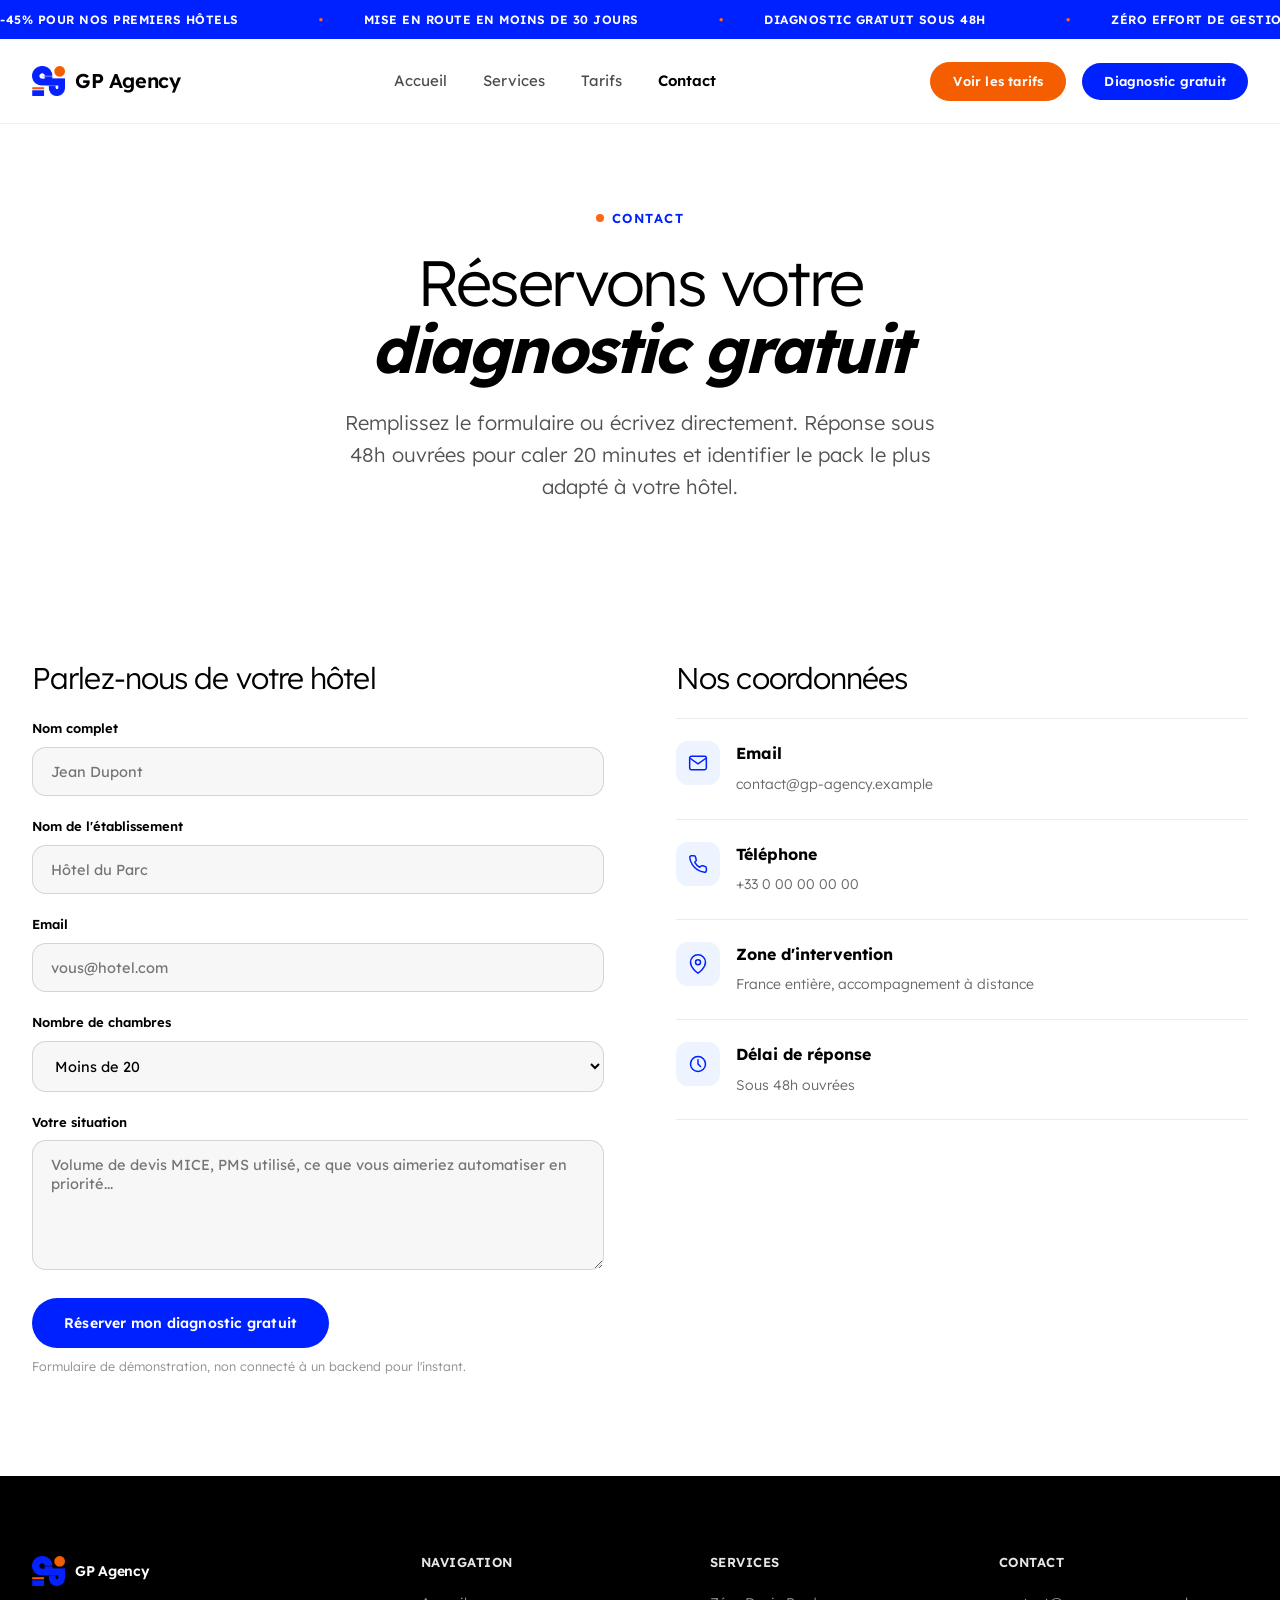
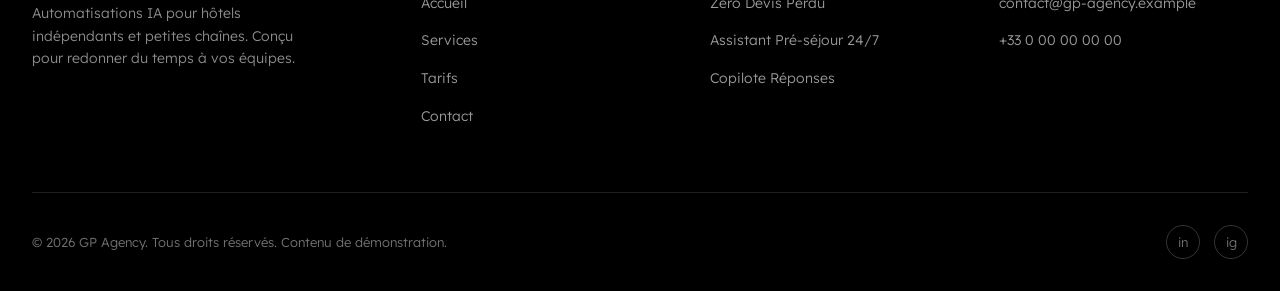
==== contact.html @ 42b8d35a "Initial commit: GP Agency marketing site Static HTML/CSS/JS site presenting the 3 AI automation modu" ====
<!DOCTYPE html>
<html lang="fr">
<head>
<meta charset="UTF-8">
<meta name="viewport" content="width=device-width, initial-scale=1.0">
<title>Contact | GP Agency</title>
<meta name="description" content="Réservez un diagnostic gratuit pour identifier vos priorités et le pack d'automatisation IA le plus adapté à votre hôtel. Offre de lancement -45% pour les premiers hôtels.">
<link rel="icon" type="image/png" href="assets/logo.png">
<link rel="stylesheet" href="css/style.css">
</head>
<body>

<div class="marquee">
  <div class="marquee-track">
    <span>-45% pour nos premiers hôtels</span>
    <span>Mise en route en moins de 30 jours</span>
    <span>Diagnostic gratuit sous 48h</span>
    <span>Zéro effort de gestion pour vos équipes</span>
  </div>
</div>

<header class="site">
  <nav class="container nav">
    <a href="index.html" class="logo"><img src="assets/logo.png" alt="GP Agency" class="logo-mark">GP Agency</a>
    <div class="nav-links">
      <a href="index.html">Accueil</a>
      <a href="services.html">Services</a>
      <a href="tarifs.html">Tarifs</a>
      <a href="contact.html" class="active">Contact</a>
    </div>
    <div class="nav-cta">
      <a href="tarifs.html" class="btn btn-orange btn-sm">Voir les tarifs</a>
      <a href="contact.html" class="btn btn-primary btn-sm">Diagnostic gratuit</a>
    </div>
    <button class="nav-toggle" aria-label="Menu"><span></span><span></span><span></span></button>
  </nav>
</header>

<main>

  <section class="hero" style="padding-bottom: 20px;">
    <div class="container">
      <div class="eyebrow">Contact</div>
      <h1 style="font-size:clamp(38px,5vw,64px);">Réservons votre<br><em>diagnostic gratuit</em></h1>
      <p class="lead">Remplissez le formulaire ou écrivez directement. Réponse sous 48h ouvrées pour caler 20 minutes et identifier le pack le plus adapté à votre hôtel.</p>
    </div>
  </section>

  <section class="section">
    <div class="container">
      <div class="contact-grid">

        <form id="contact-form">
          <h2 style="font-size:clamp(24px,2.4vw,30px);margin-bottom:24px;">Parlez-nous de votre hôtel</h2>
          <div class="form-field">
            <label for="name">Nom complet</label>
            <input type="text" id="name" name="name" placeholder="Jean Dupont" required>
          </div>
          <div class="form-field">
            <label for="hotel">Nom de l'établissement</label>
            <input type="text" id="hotel" name="hotel" placeholder="Hôtel du Parc">
          </div>
          <div class="form-field">
            <label for="email">Email</label>
            <input type="email" id="email" name="email" placeholder="vous@hotel.com" required>
          </div>
          <div class="form-field">
            <label for="rooms">Nombre de chambres</label>
            <select id="rooms" name="rooms">
              <option>Moins de 20</option>
              <option>20 à 60</option>
              <option>Plus de 60 / multi-sites</option>
            </select>
          </div>
          <div class="form-field">
            <label for="message">Votre situation</label>
            <textarea id="message" name="message" placeholder="Volume de devis MICE, PMS utilisé, ce que vous aimeriez automatiser en priorité..."></textarea>
          </div>
          <button type="submit" class="btn btn-primary">Réserver mon diagnostic gratuit</button>
          <p class="form-note">Formulaire de démonstration, non connecté à un backend pour l'instant.</p>
        </form>

        <div>
          <h2 style="font-size:clamp(24px,2.4vw,30px);margin-bottom:24px;">Nos coordonnées</h2>
          <div class="contact-info-item">
            <div class="icon-wrap">
              <svg viewBox="0 0 24 24" fill="none" stroke-width="1.8" stroke-linecap="round" stroke-linejoin="round"><path d="M4 4h16v16H4z" opacity="0"/><path d="M22 6l-10 7L2 6"/><rect x="2" y="4" width="20" height="16" rx="2"/></svg>
            </div>
            <div><strong>Email</strong><span>contact@gp-agency.example</span></div>
          </div>
          <div class="contact-info-item">
            <div class="icon-wrap">
              <svg viewBox="0 0 24 24" fill="none" stroke-width="1.8" stroke-linecap="round" stroke-linejoin="round"><path d="M22 16.92v3a2 2 0 0 1-2.18 2 19.79 19.79 0 0 1-8.63-3.07 19.5 19.5 0 0 1-6-6 19.79 19.79 0 0 1-3.07-8.67A2 2 0 0 1 4.11 2h3a2 2 0 0 1 2 1.72c.13.96.36 1.9.68 2.81a2 2 0 0 1-.45 2.11L8.09 9.91a16 16 0 0 0 6 6l1.27-1.27a2 2 0 0 1 2.11-.45c.91.32 1.85.55 2.81.68A2 2 0 0 1 22 16.92z"/></svg>
            </div>
            <div><strong>Téléphone</strong><span>+33 0 00 00 00 00</span></div>
          </div>
          <div class="contact-info-item">
            <div class="icon-wrap">
              <svg viewBox="0 0 24 24" fill="none" stroke-width="1.8" stroke-linecap="round" stroke-linejoin="round"><path d="M21 10c0 7-9 13-9 13s-9-6-9-13a9 9 0 0 1 18 0z"/><circle cx="12" cy="10" r="3"/></svg>
            </div>
            <div><strong>Zone d'intervention</strong><span>France entière, accompagnement à distance</span></div>
          </div>
          <div class="contact-info-item">
            <div class="icon-wrap">
              <svg viewBox="0 0 24 24" fill="none" stroke-width="1.8" stroke-linecap="round" stroke-linejoin="round"><circle cx="12" cy="12" r="9"/><path d="M12 7v5l3 3"/></svg>
            </div>
            <div><strong>Délai de réponse</strong><span>Sous 48h ouvrées</span></div>
          </div>
        </div>

      </div>
    </div>
  </section>

</main>

<footer class="site">
  <div class="container">
    <div class="footer-top">
      <div>
        <a href="index.html" class="logo" style="color:#fff;"><img src="assets/logo.png" alt="GP Agency" class="logo-mark">GP Agency</a>
        <p>Automatisations IA pour hôtels indépendants et petites chaînes. Conçu pour redonner du temps à vos équipes.</p>
      </div>
      <div>
        <h4>Navigation</h4>
        <ul>
          <li><a href="index.html">Accueil</a></li>
          <li><a href="services.html">Services</a></li>
          <li><a href="tarifs.html">Tarifs</a></li>
          <li><a href="contact.html">Contact</a></li>
        </ul>
      </div>
      <div>
        <h4>Services</h4>
        <ul>
          <li><a href="services.html">Zéro Devis Perdu</a></li>
          <li><a href="services.html">Assistant Pré-séjour 24/7</a></li>
          <li><a href="services.html">Copilote Réponses</a></li>
        </ul>
      </div>
      <div>
        <h4>Contact</h4>
        <ul>
          <li><a href="mailto:contact@gp-agency.example">contact@gp-agency.example</a></li>
          <li><a href="tel:+33000000000">+33 0 00 00 00 00</a></li>
        </ul>
      </div>
    </div>
    <div class="footer-bottom">
      <span>© 2026 GP Agency. Tous droits réservés. Contenu de démonstration.</span>
      <div class="socials">
        <a href="#" aria-label="LinkedIn">in</a>
        <a href="#" aria-label="Instagram">ig</a>
      </div>
    </div>
  </div>
</footer>

<script src="js/main.js"></script>
</body>
</html>
---- css/style.css ----
/* ==========================================================================
   GP Agency — Automatisations IA pour l'hôtellerie
   Style de référence : thefinch.design (palette + typo extraites en direct)
   ========================================================================== */

@import url('https://fonts.googleapis.com/css2?family=Lexend:wght@300;400;500;600;700&display=swap');
@import url('https://api.fontshare.com/v2/css?f[]=general-sans@300,400,500,600,700&display=swap');

:root {
  /* Palette extraite de thefinch.design */
  --blue: #0021ff;
  --blue-dark: #0018c2;
  --orange: #ff6711;
  --ink: #000000;
  --ink-90: rgba(0, 0, 0, 0.9);
  --paper: #ffffff;
  --light: #f7f7f7;
  --pastel-green: #e4f3f0;
  --pastel-pink: #f7d3dd;
  --pastel-purple: #e3cffb;
  --pastel-blue: #d0d4f2;
  --pastel-sky: #edf4ff;

  --font-display: 'General Sans', 'Lexend', sans-serif;
  --font-body: 'Lexend', sans-serif;

  --radius-pill: 999px;
  --radius-md: 20px;
  --radius-lg: 32px;

  --container: 1400px;
  --nav-h: 84px;

  /* Courbes d'accélération : décélération naturelle, jamais de rebond */
  --ease-out-quart: cubic-bezier(0.25, 1, 0.5, 1);
  --ease-out-quint: cubic-bezier(0.22, 1, 0.36, 1);
  --ease-out-expo: cubic-bezier(0.16, 1, 0.3, 1);
}

* , *::before, *::after { box-sizing: border-box; margin: 0; padding: 0; }

html { scroll-behavior: smooth; }

body {
  font-family: var(--font-body);
  font-weight: 300;
  font-size: 16px;
  line-height: 1.6;
  color: var(--ink);
  background: var(--paper);
  -webkit-font-smoothing: antialiased;
}

img, svg { display: block; max-width: 100%; }
a { color: inherit; text-decoration: none; }
ul { list-style: none; }
button { font: inherit; cursor: pointer; border: none; background: none; color: inherit; }

.container {
  width: 100%;
  max-width: var(--container);
  margin: 0 auto;
  padding: 0 32px;
}

.eyebrow {
  display: inline-flex;
  align-items: center;
  gap: 8px;
  font-size: 13px;
  font-weight: 600;
  letter-spacing: 1.5px;
  text-transform: uppercase;
  color: var(--blue);
  margin-bottom: 20px;
}
.eyebrow::before { content: ''; width: 8px; height: 8px; border-radius: 50%; background: var(--orange); }

h1, h2, h3, h4 {
  font-family: var(--font-display);
  font-weight: 300;
  letter-spacing: -0.03em;
  line-height: 1.05;
}

h1 { font-size: clamp(42px, 6vw, 88px); letter-spacing: -0.04em; }
h2 { font-size: clamp(32px, 4.2vw, 56px); }
h3 { font-size: 22px; font-weight: 500; letter-spacing: -0.01em; }

.nowrap-line { display: inline-block; white-space: nowrap; }

em {
  font-style: italic;
  font-weight: 700;
}

p { color: rgba(0,0,0,0.62); }
p.lead { font-size: clamp(17px, 1.6vw, 20px); color: rgba(0,0,0,0.68); }

.section { padding: 100px 0; }
.section-tight { padding: 60px 0; }
.section-dark { background: var(--ink); color: var(--paper); }
.section-dark p { color: rgba(255,255,255,0.65); }
.section-dark .eyebrow { color: var(--orange); }
.section-light { background: var(--light); }

.section-head { max-width: 640px; margin-bottom: 56px; }
.section-head.center { margin-left: auto; margin-right: auto; text-align: center; }

/* ---- Buttons ---- */
.btn {
  position: relative;
  overflow: hidden;
  display: inline-flex;
  align-items: center;
  justify-content: center;
  gap: 8px;
  padding: 16px 32px;
  border-radius: var(--radius-pill);
  font-size: 14px;
  font-weight: 600;
  letter-spacing: 0.2px;
  white-space: nowrap;
  transition: background .25s ease, color .25s ease, transform .15s var(--ease-out-quart);
}
.btn:active { transform: scale(0.96); transition-duration: .12s; }

/* Effet rouleau : au survol, chaque lettre bascule vers le haut pendant qu'une copie
   identique entre par le bas, avec un léger décalage lettre à lettre (comme si
   le mot pivotait sur lui-même). */
.btn-label {
  display: inline-flex;
  align-items: center;
}
.btn-char {
  display: inline-block;
  position: relative;
  overflow: hidden;
  height: 1.3em;
  line-height: 1.3em;
}
.char-top,
.char-bot {
  display: block;
  white-space: pre;
  transition: transform .45s var(--ease-out-quart);
}
.char-bot {
  position: absolute;
  top: 0;
  left: 0;
  transform: translateY(100%);
}
.btn:hover .char-top { transform: translateY(-100%); }
.btn:hover .char-bot { transform: translateY(0); }

.btn-primary { background: var(--blue); color: #fff; }
.btn-primary:hover { background: var(--blue-dark); }

.btn-orange { background: #F45E00; color: #fff; border: 1.5px solid #F45E00; }
.btn-orange:hover { background: #d35000; border-color: #d35000; }

.btn-dark { background: var(--ink); color: #fff; }
.btn-dark:hover { background: #222; }

.btn-outline { background: transparent; border: 1.5px solid rgba(0,0,0,0.2); color: var(--ink); }
.btn-outline:hover { border-color: var(--ink); }

.btn-outline-light { background: transparent; border: 1.5px solid rgba(255,255,255,0.35); color: #fff; }
.btn-outline-light:hover { border-color: #fff; }

.btn-sm { padding: 10px 22px; font-size: 13px; }

/* ---- Marquee ticker ---- */
.marquee {
  background: var(--blue);
  color: #fff;
  overflow: hidden;
  white-space: nowrap;
  font-size: 12px;
  font-weight: 600;
  letter-spacing: 0.5px;
  text-transform: uppercase;
}
.marquee-track {
  display: inline-flex;
  align-items: center;
  gap: 40px;
  padding: 10px 0;
  animation: scroll-left 26s linear infinite;
}
.marquee-track span { display: inline-flex; align-items: center; gap: 40px; }
.marquee-track span::after { content: '●'; color: var(--orange); font-size: 8px; margin-left: 40px; }
@keyframes scroll-left {
  from { transform: translateX(0); }
  to { transform: translateX(-50%); }
}

/* ---- Header / nav ---- */
header.site {
  position: sticky;
  top: 0;
  z-index: 100;
  background: rgba(255,255,255,0.85);
  backdrop-filter: blur(10px);
  border-bottom: 1px solid rgba(0,0,0,0.06);
}
.nav {
  height: var(--nav-h);
  display: flex;
  align-items: center;
  justify-content: space-between;
}
.logo {
  display: flex;
  align-items: center;
  gap: 10px;
  font-family: var(--font-display);
  font-size: 20px;
  font-weight: 600;
  letter-spacing: -0.02em;
}
.logo .dot { width: 12px; height: 12px; border-radius: 4px; background: var(--blue); }
.logo .dot.o { background: var(--orange); border-radius: 50%; }
.logo-mark {
  height: 30px;
  width: auto;
  display: block;
  transition: transform .5s var(--ease-out-expo);
}
.logo:hover .logo-mark,
.logo:focus-visible .logo-mark { transform: rotate(180deg); }

.nav-links {
  display: flex;
  align-items: center;
  gap: 36px;
  font-size: 15px;
  font-weight: 400;
}
.nav-links a { color: rgba(0,0,0,0.7); transition: color .2s ease; }
.nav-links a:hover, .nav-links a.active { color: var(--ink); font-weight: 600; }

.nav-cta { display: flex; align-items: center; gap: 16px; }

.nav-toggle { display: none; flex-direction: column; gap: 5px; }
.nav-toggle span { width: 24px; height: 2px; background: var(--ink); }

/* ---- Hero ---- */
.hero { padding: 80px 0 60px; text-align: center; }
.hero .container { max-width: 1200px; }
.hero h1 { margin-bottom: 24px; }
.hero p.lead { max-width: 620px; margin: 0 auto 40px; }
.hero-actions { display: flex; align-items: center; justify-content: center; gap: 16px; flex-wrap: wrap; }
.hero-reassurance { font-size: 13px; color: rgba(0,0,0,0.45); margin: 18px 0 64px; }

.hero-stats {
  display: flex;
  justify-content: center;
  align-items: center;
  gap: 48px;
  flex-wrap: wrap;
}
.stat { display: flex; align-items: center; gap: 12px; text-align: left; }
.stat .badge {
  width: 44px; height: 44px; border-radius: 50%;
  background: var(--pastel-sky);
  display: flex; align-items: center; justify-content: center;
  font-size: 13px; font-weight: 700; color: var(--blue);
  flex-shrink: 0;
}
.stat .label { font-size: 13px; line-height: 1.3; color: rgba(0,0,0,0.6); }
.stat .label strong { display: block; color: var(--ink); font-size: 14px; }

.hero-visual {
  margin-top: 64px;
  border-radius: var(--radius-lg);
  background: linear-gradient(135deg, var(--pastel-sky) 0%, var(--pastel-purple) 50%, var(--pastel-pink) 100%);
  aspect-ratio: 16/7;
  position: relative;
  overflow: hidden;
}
.hero-visual::before {
  content: '';
  position: absolute; inset: 0;
  background-image: radial-gradient(circle, rgba(0,0,0,0.06) 1px, transparent 1px);
  background-size: 22px 22px;
}

/* ---- Logo strip ---- */
.logo-strip { padding: 40px 0; border-top: 1px solid rgba(0,0,0,0.06); border-bottom: 1px solid rgba(0,0,0,0.06); }
.logo-strip .container { display: flex; align-items: center; justify-content: space-between; flex-wrap: wrap; gap: 24px; }
.logo-strip .caption { font-size: 12px; text-transform: uppercase; letter-spacing: 1px; color: rgba(0,0,0,0.4); }
.logo-strip .marks { display: flex; gap: 40px; flex-wrap: wrap; align-items: center; opacity: 0.5; font-family: var(--font-display); font-weight: 600; font-size: 18px; }

/* ---- Cards / grids ---- */
.grid { display: grid; gap: 24px; }
.grid-3 { grid-template-columns: repeat(3, 1fr); }
.grid-4 { grid-template-columns: repeat(4, 1fr); }
.grid-2 { grid-template-columns: repeat(2, 1fr); }

.card {
  background: var(--paper);
  border: 1px solid rgba(0,0,0,0.08);
  border-radius: var(--radius-md);
  padding: 36px;
  box-shadow: 0 4px 20px rgba(0,0,0,0.06);
  transition: transform .4s var(--ease-out-quint), box-shadow .4s var(--ease-out-quint), border-color .4s var(--ease-out-quint);
}
.card:hover { transform: translateY(-6px); box-shadow: 0 26px 48px rgba(0,0,0,0.14); border-color: rgba(0,0,0,0.14); }
.card .icon {
  width: 52px; height: 52px; border-radius: 14px;
  display: flex; align-items: center; justify-content: center;
  margin-bottom: 24px;
  background: var(--paper);
  transition: transform .4s var(--ease-out-quint);
}
.card:hover .icon { transform: scale(1.1) rotate(-6deg); }
.card .icon svg { width: 24px; height: 24px; stroke: var(--blue); }
.card h3 { margin-bottom: 12px; }
.card p { font-size: 14.5px; }
.tag {
  display: inline-block;
  font-size: 12px; font-weight: 600; letter-spacing: 0.3px;
  padding: 6px 14px; border-radius: var(--radius-pill);
}
.card .tag { margin-top: 20px; transition: transform .3s var(--ease-out-quint); }
.card:hover .tag { transform: translateX(3px); }
.card.c1 .icon { background: var(--pastel-sky); }
.card.c2 .icon { background: var(--pastel-purple); }
.card.c3 .icon { background: var(--pastel-green); }
.card.c4 .icon { background: var(--pastel-pink); }

/* ---- Process steps ---- */
.steps { counter-reset: step; }
.step {
  display: flex; gap: 28px;
  padding: 32px 0;
  border-top: 1px solid rgba(0,0,0,0.08);
}
.step:last-child { border-bottom: 1px solid rgba(0,0,0,0.08); }
.step .num {
  font-family: var(--font-display);
  font-size: 44px; font-weight: 300; color: rgba(0,0,0,0.18);
  min-width: 70px;
}
.step h3 { margin-bottom: 8px; }
.step p { max-width: 520px; }

/* ---- Détail des modules (services.html) ---- */
.module-detail {
  display: grid;
  grid-template-columns: 320px 1fr;
  gap: 40px;
  padding: 48px 0;
  border-top: 1px solid rgba(0,0,0,0.1);
}
.module-detail:last-child { border-bottom: 1px solid rgba(0,0,0,0.1); }
.module-detail-head { display: flex; gap: 16px; align-items: flex-start; }
.module-detail-num {
  font-family: var(--font-display);
  font-size: 14px;
  font-weight: 600;
  color: rgba(0,0,0,0.3);
  padding-top: 4px;
  flex-shrink: 0;
}
.module-detail-head h3 { margin-bottom: 12px; }
.module-detail-body p { max-width: 620px; margin-bottom: 20px; }
.module-detail-body .check-list { margin: 0; gap: 12px; }
.module-detail-body .check-list li { font-size: 14px; }
.module-detail-1 .module-detail-num { color: var(--blue); }
.module-detail-2 .module-detail-num { color: #5b21b6; }
.module-detail-3 .module-detail-num { color: #166534; }
.module-detail-1 .check-list li::before { color: var(--blue); }
.module-detail-2 .check-list li::before { color: #5b21b6; }
.module-detail-3 .check-list li::before { color: #166534; }

/* ---- Testimonials ---- */
.testimonial {
  background: var(--ink);
  color: #fff;
  border-radius: var(--radius-lg);
  padding: 56px;
}
.testimonial p.quote {
  font-family: var(--font-display);
  font-size: clamp(20px, 2.2vw, 28px);
  font-weight: 300;
  letter-spacing: -0.01em;
  line-height: 1.35;
  color: #fff;
  margin-bottom: 32px;
}
.testimonial .author { display: flex; align-items: center; gap: 14px; }
.testimonial .avatar { width: 44px; height: 44px; border-radius: 50%; background: var(--blue); }
.testimonial .who strong { display: block; font-size: 14px; }
.testimonial .who span { font-size: 13px; color: rgba(255,255,255,0.55); }

/* ---- Pricing ---- */
.pricing-card {
  border: 1.5px solid rgba(0,0,0,0.1);
  border-radius: var(--radius-lg);
  padding: 40px;
  display: flex;
  flex-direction: column;
  height: 100%;
  transition: transform .45s var(--ease-out-quint), box-shadow .45s var(--ease-out-quint), border-color .45s var(--ease-out-quint);
}
.pricing-card:hover {
  transform: translateY(-10px);
  border-color: var(--blue);
  box-shadow: 0 30px 56px -16px rgba(0,33,255,0.22);
}
.pricing-card.featured {
  background: var(--ink);
  color: #fff;
  border-color: var(--ink);
}
.pricing-card.featured:hover {
  border-color: var(--orange);
  box-shadow: 0 30px 60px -14px rgba(255,103,17,0.4);
}
.pricing-card.featured p { color: rgba(255,255,255,0.6); }
.pricing-card .plan-name { font-size: 13px; font-weight: 600; text-transform: uppercase; letter-spacing: 1px; color: var(--blue); margin-bottom: 12px; }
.pricing-card.featured .plan-name { color: var(--orange); }
.pricing-card .price {
  font-family: var(--font-display);
  font-size: 44px;
  font-weight: 300;
  letter-spacing: -0.02em;
  margin-bottom: 4px;
  transform-origin: left center;
  transition: transform .45s var(--ease-out-quint);
}
.pricing-card:hover .price { transform: scale(1.05); }
.pricing-card .price span { font-size: 15px; font-weight: 400; color: rgba(0,0,0,0.5); }
.pricing-card.featured .price span { color: rgba(255,255,255,0.5); }
.pricing-card .desc { margin-bottom: 28px; font-size: 14px; }
.pricing-card ul { display: flex; flex-direction: column; gap: 14px; margin-bottom: 32px; flex-grow: 1; }
.pricing-card li { display: flex; align-items: flex-start; gap: 10px; font-size: 14px; }
.pricing-card li::before { content: '✓'; color: var(--blue); font-weight: 700; }
.pricing-card.featured li::before { color: var(--orange); }

/* ---- FAQ ---- */
.faq-item { border-top: 1px solid rgba(0,0,0,0.1); }
.faq-item:last-child { border-bottom: 1px solid rgba(0,0,0,0.1); }
.faq-q {
  width: 100%;
  display: flex; align-items: center; justify-content: space-between;
  padding: 26px 0;
  font-family: var(--font-display);
  font-size: 18px; font-weight: 400; text-align: left;
}
.faq-q .plus { font-size: 22px; font-weight: 300; transition: transform .25s ease; }
.faq-item.open .faq-q .plus { transform: rotate(45deg); }
.faq-a { max-height: 0; overflow: hidden; transition: max-height .3s ease; }
.faq-item.open .faq-a { max-height: 240px; }
.faq-a p { padding-bottom: 26px; max-width: 640px; font-size: 14.5px; }

/* ---- CTA banner ---- */
.cta-banner {
  background: var(--blue);
  border-radius: var(--radius-lg);
  padding: 72px;
  text-align: center;
  color: #fff;
}
.cta-banner h2 { color: #fff; margin-bottom: 16px; }
.cta-banner p { color: rgba(255,255,255,0.75); margin-bottom: 32px; }
.cta-banner .btn-primary { background: #fff; color: var(--blue); }
.cta-banner .btn-primary:hover { background: var(--light); }
.cta-banner .cta-note { font-size: 12.5px; color: rgba(255,255,255,0.55); margin: 20px 0 0; }

/* ---- Symptom list (section Problème) ---- */
.symptom-list {
  display: grid;
  grid-template-columns: repeat(2, 1fr);
  gap: 16px 24px;
  margin: 40px 0;
}
.symptom-list li {
  display: flex;
  align-items: flex-start;
  gap: 12px;
  background: var(--light);
  border-radius: 14px;
  padding: 18px 20px;
  font-size: 14.5px;
  color: rgba(0,0,0,0.68);
}
.symptom-list li::before {
  content: '✕';
  color: #F45E00;
  font-weight: 700;
  flex-shrink: 0;
}
.check-list { display: flex; flex-direction: column; gap: 16px; margin: 32px 0; }
.check-list li { display: flex; align-items: flex-start; gap: 12px; font-size: 15px; color: rgba(0,0,0,0.7); }
.check-list li::before { content: '✓'; color: var(--blue); font-weight: 700; flex-shrink: 0; }
.transition-line {
  text-align: center;
  font-family: var(--font-display);
  font-size: clamp(18px, 1.8vw, 22px);
  font-weight: 400;
  color: var(--ink);
  max-width: 620px;
  margin: 0 auto;
}

/* ---- Cost of inaction callout ---- */
.cost-grid { display: grid; grid-template-columns: 1.15fr 1fr; gap: 56px; align-items: center; }
.cost-callout {
  background: var(--ink);
  color: #fff;
  border-radius: var(--radius-lg);
  padding: 48px;
  text-align: center;
}
.cost-callout-figure {
  display: block;
  font-family: var(--font-display);
  font-size: clamp(44px, 5.5vw, 68px);
  font-weight: 300;
  letter-spacing: -0.02em;
  color: #fff;
  margin-bottom: 12px;
}
.cost-callout-label { font-size: 13px; color: rgba(255,255,255,0.6); line-height: 1.5; }

/* ---- Comparison table (packs) ---- */
.compare-table { width: 100%; border-collapse: collapse; }
.compare-table th, .compare-table td {
  text-align: left;
  padding: 18px 16px;
  border-bottom: 1px solid rgba(0,0,0,0.1);
  font-size: 14.5px;
}
.compare-table thead th {
  font-family: var(--font-display);
  font-size: 13px;
  text-transform: uppercase;
  letter-spacing: 0.5px;
  color: rgba(0,0,0,0.5);
  font-weight: 600;
  text-align: center;
}
.compare-table thead th:first-child { text-align: left; }
.compare-table tbody th { font-weight: 400; color: rgba(0,0,0,0.75); }
.compare-table td { text-align: center; color: rgba(0,0,0,0.75); }
.compare-table td.no { color: rgba(0,0,0,0.25); }
.compare-table .col-business { color: var(--blue); font-weight: 600; }
.compare-table-wrap { overflow-x: auto; }

/* ---- Founder / à propos ---- */
.founder {
  display: flex;
  gap: 40px;
  align-items: center;
  background: var(--light);
  border-radius: var(--radius-lg);
  padding: 48px;
}
.founder-avatar {
  width: 96px; height: 96px; border-radius: 50%;
  background: linear-gradient(135deg, var(--blue) 0%, var(--orange) 100%);
  flex-shrink: 0;
}
.founder h3 { margin-bottom: 12px; }
.founder p { font-size: 14.5px; }

/* ---- Contact form ---- */
.contact-grid { display: grid; grid-template-columns: 1fr 1fr; gap: 72px; align-items: start; }
.form-field { margin-bottom: 20px; }
.form-field label { display: block; font-size: 13px; font-weight: 600; margin-bottom: 8px; }
.form-field input, .form-field textarea, .form-field select {
  width: 100%;
  padding: 14px 18px;
  border: 1.5px solid rgba(0,0,0,0.14);
  border-radius: 14px;
  font-family: var(--font-body);
  font-size: 14.5px;
  background: var(--light);
  transition: border-color .2s ease;
}
.form-field input:focus, .form-field textarea:focus, .form-field select:focus {
  outline: none; border-color: var(--blue);
}
.form-field textarea { resize: vertical; min-height: 130px; }
.form-note { font-size: 12.5px; color: rgba(0,0,0,0.45); margin-top: 8px; }

.contact-info-item { display: flex; gap: 16px; padding: 22px 0; border-top: 1px solid rgba(0,0,0,0.08); }
.contact-info-item:last-child { border-bottom: 1px solid rgba(0,0,0,0.08); }
.contact-info-item .icon-wrap {
  width: 44px; height: 44px; border-radius: 12px; background: var(--pastel-sky);
  display: flex; align-items: center; justify-content: center; flex-shrink: 0;
}
.contact-info-item .icon-wrap svg { width: 20px; height: 20px; stroke: var(--blue); }
.contact-info-item strong { display: block; margin-bottom: 4px; }
.contact-info-item span { font-size: 14px; color: rgba(0,0,0,0.6); }

/* ---- Footer ---- */
footer.site { background: var(--ink); color: #fff; padding: 80px 0 32px; }
.footer-top { display: grid; grid-template-columns: 1.4fr 1fr 1fr 1fr; gap: 40px; margin-bottom: 64px; }
.footer-top p { color: rgba(255,255,255,0.55); font-size: 14px; margin-top: 16px; max-width: 280px; }
.footer-top h4 { font-size: 13px; font-weight: 600; text-transform: uppercase; letter-spacing: 0.5px; margin-bottom: 20px; color: rgba(255,255,255,0.9); }
.footer-top ul { display: flex; flex-direction: column; gap: 12px; }
.footer-top a { font-size: 14px; color: rgba(255,255,255,0.6); transition: color .2s ease; }
.footer-top a:hover { color: #fff; }
.footer-bottom {
  display: flex; justify-content: space-between; align-items: center;
  padding-top: 32px; border-top: 1px solid rgba(255,255,255,0.12);
  font-size: 13px; color: rgba(255,255,255,0.45); flex-wrap: wrap; gap: 16px;
}
.footer-bottom .socials { display: flex; gap: 14px; }
.footer-bottom .socials a {
  width: 34px; height: 34px; border-radius: 50%;
  border: 1px solid rgba(255,255,255,0.2);
  display: flex; align-items: center; justify-content: center;
}

/* ---- Utilities ---- */
.text-center { text-align: center; }
.mt-64 { margin-top: 64px; }
.flex-center { display: flex; align-items: center; justify-content: center; }

/* ---- Responsive ---- */
@media (max-width: 980px) {
  .grid-4 { grid-template-columns: repeat(2, 1fr); }
  .grid-3 { grid-template-columns: repeat(2, 1fr); }
  .footer-top { grid-template-columns: 1fr 1fr; }
  .contact-grid { grid-template-columns: 1fr; gap: 48px; }
  .cost-grid { grid-template-columns: 1fr; gap: 32px; }
  .module-detail { grid-template-columns: 1fr; gap: 20px; }
}

@media (max-width: 760px) {
  .nav-links, .nav-cta .btn-outline, .nav-cta .btn-orange { display: none; }
  .nav-toggle { display: flex; }
  .grid-3, .grid-4, .grid-2 { grid-template-columns: 1fr; }
  .section { padding: 64px 0; }
  .cta-banner { padding: 48px 28px; }
  .testimonial { padding: 32px; }
  .footer-top { grid-template-columns: 1fr; gap: 32px; }
  .footer-bottom { flex-direction: column; align-items: flex-start; }
  .nowrap-line { white-space: normal; }
  .symptom-list { grid-template-columns: 1fr; }
  .founder { flex-direction: column; text-align: center; padding: 36px 28px; }
  .compare-table th, .compare-table td { padding: 14px 10px; font-size: 13px; }
}

/* Point bleu qui suit le curseur */
.cursor-dot {
  position: fixed;
  top: 0;
  left: 0;
  width: 10px;
  height: 10px;
  border-radius: 50%;
  background: var(--blue);
  border: 1.5px solid transparent;
  pointer-events: none;
  z-index: 9999;
  opacity: 0;
  transition: opacity 0.25s ease, width 0.3s var(--ease-out-quart), height 0.3s var(--ease-out-quart), background 0.25s ease, border-color 0.25s ease;
}

.cursor-dot.visible { opacity: 1; }

.cursor-dot.active {
  width: 18px;
  height: 18px;
  background: var(--orange);
}

/* Sur un CTA : le point devient un anneau, plus grand, contour fin noir, intérieur transparent */
.cursor-dot.on-cta {
  width: 46px;
  height: 46px;
  background: transparent;
  border-color: var(--ink);
}

@media (pointer: coarse) {
  .cursor-dot { display: none; }
}

/* ---- Mouvement réduit ---- */
@media (prefers-reduced-motion: reduce) {
  html { scroll-behavior: auto; }
  *, *::before, *::after {
    animation-duration: 0.01ms !important;
    animation-iteration-count: 1 !important;
    transition-duration: 0.01ms !important;
    scroll-behavior: auto !important;
  }
}
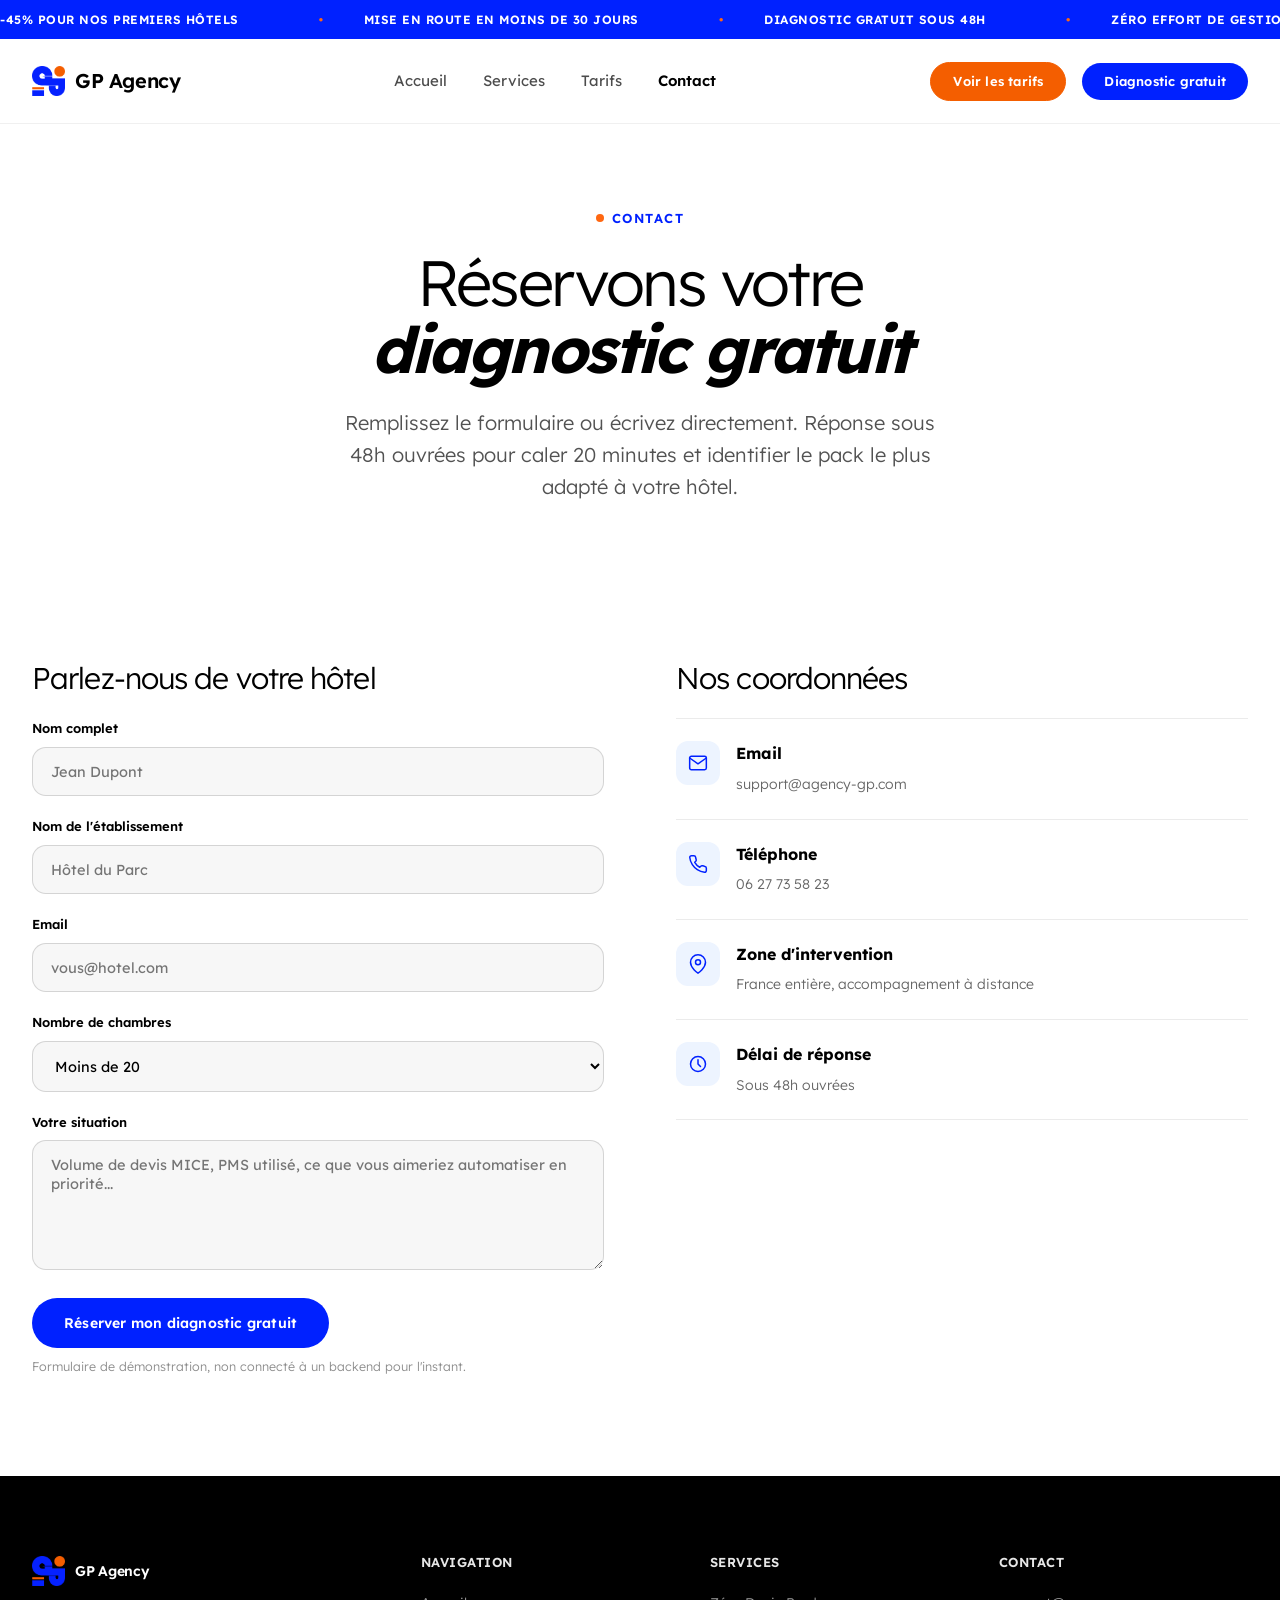
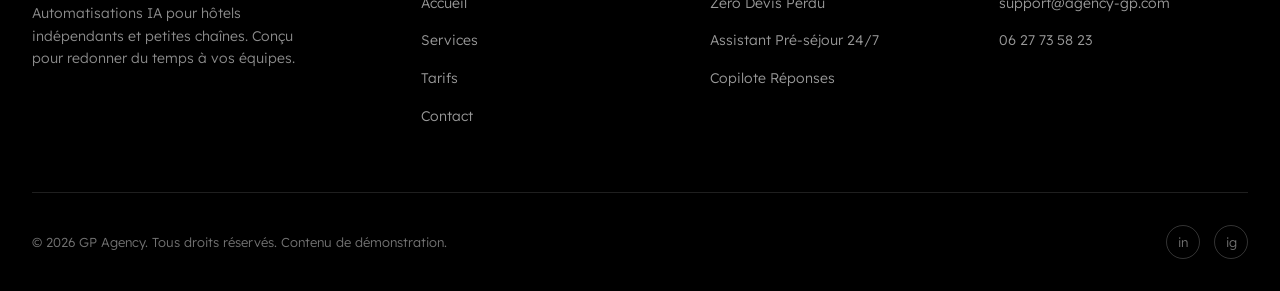
==== commit c1f73495: "Met a jour les coordonnees de contact (email et telephone) Remplace l'email et le telephone de demon" ====
--- a/contact.html
+++ b/contact.html
@@ -10,29 +10,33 @@
 </head>
 <body>
 
-<div class="marquee">
+<a href="offre-lancement.html" class="marquee">
   <div class="marquee-track">
     <span>-45% pour nos premiers hôtels</span>
     <span>Mise en route en moins de 30 jours</span>
     <span>Diagnostic gratuit sous 48h</span>
     <span>Zéro effort de gestion pour vos équipes</span>
   </div>
-</div>
+</a>
 
 <header class="site">
   <nav class="container nav">
     <a href="index.html" class="logo"><img src="assets/logo.png" alt="GP Agency" class="logo-mark">GP Agency</a>
-    <div class="nav-links">
+    <div class="nav-links" id="nav-links">
       <a href="index.html">Accueil</a>
       <a href="services.html">Services</a>
       <a href="tarifs.html">Tarifs</a>
       <a href="contact.html" class="active">Contact</a>
+      <div class="nav-links-cta">
+        <a href="tarifs.html" class="btn btn-orange">Voir les tarifs</a>
+        <a href="contact.html" class="btn btn-primary">Diagnostic gratuit</a>
+      </div>
     </div>
     <div class="nav-cta">
       <a href="tarifs.html" class="btn btn-orange btn-sm">Voir les tarifs</a>
       <a href="contact.html" class="btn btn-primary btn-sm">Diagnostic gratuit</a>
     </div>
-    <button class="nav-toggle" aria-label="Menu"><span></span><span></span><span></span></button>
+    <button class="nav-toggle" aria-label="Ouvrir le menu"><span></span><span></span><span></span></button>
   </nav>
 </header>
 
@@ -86,13 +90,13 @@
             <div class="icon-wrap">
               <svg viewBox="0 0 24 24" fill="none" stroke-width="1.8" stroke-linecap="round" stroke-linejoin="round"><path d="M4 4h16v16H4z" opacity="0"/><path d="M22 6l-10 7L2 6"/><rect x="2" y="4" width="20" height="16" rx="2"/></svg>
             </div>
-            <div><strong>Email</strong><span>contact@gp-agency.example</span></div>
+            <div><strong>Email</strong><span>support@agency-gp.com</span></div>
           </div>
           <div class="contact-info-item">
             <div class="icon-wrap">
               <svg viewBox="0 0 24 24" fill="none" stroke-width="1.8" stroke-linecap="round" stroke-linejoin="round"><path d="M22 16.92v3a2 2 0 0 1-2.18 2 19.79 19.79 0 0 1-8.63-3.07 19.5 19.5 0 0 1-6-6 19.79 19.79 0 0 1-3.07-8.67A2 2 0 0 1 4.11 2h3a2 2 0 0 1 2 1.72c.13.96.36 1.9.68 2.81a2 2 0 0 1-.45 2.11L8.09 9.91a16 16 0 0 0 6 6l1.27-1.27a2 2 0 0 1 2.11-.45c.91.32 1.85.55 2.81.68A2 2 0 0 1 22 16.92z"/></svg>
             </div>
-            <div><strong>Téléphone</strong><span>+33 0 00 00 00 00</span></div>
+            <div><strong>Téléphone</strong><span>06 27 73 58 23</span></div>
           </div>
           <div class="contact-info-item">
             <div class="icon-wrap">
@@ -141,8 +145,8 @@
       <div>
         <h4>Contact</h4>
         <ul>
-          <li><a href="mailto:contact@gp-agency.example">contact@gp-agency.example</a></li>
-          <li><a href="tel:+33000000000">+33 0 00 00 00 00</a></li>
+          <li><a href="mailto:support@agency-gp.com">support@agency-gp.com</a></li>
+          <li><a href="tel:+33627735823">06 27 73 58 23</a></li>
         </ul>
       </div>
     </div>
--- a/css/style.css
+++ b/css/style.css
@@ -173,6 +173,7 @@
 
 /* ---- Marquee ticker ---- */
 .marquee {
+  display: block;
   background: var(--blue);
   color: #fff;
   overflow: hidden;
@@ -181,6 +182,8 @@
   font-weight: 600;
   letter-spacing: 0.5px;
   text-transform: uppercase;
+  text-decoration: none;
+  cursor: pointer;
 }
 .marquee-track {
   display: inline-flex;
@@ -243,8 +246,29 @@
 
 .nav-cta { display: flex; align-items: center; gap: 16px; }
 
-.nav-toggle { display: none; flex-direction: column; gap: 5px; }
-.nav-toggle span { width: 24px; height: 2px; background: var(--ink); }
+.nav-links-cta { display: none; }
+
+.nav-toggle {
+  display: none;
+  flex-direction: column;
+  justify-content: center;
+  gap: 5px;
+  width: 44px;
+  height: 44px;
+  margin-right: -10px;
+  position: relative;
+  z-index: 210;
+}
+.nav-toggle span {
+  width: 24px;
+  height: 2px;
+  background: var(--ink);
+  margin: 0 auto;
+  transition: transform .35s var(--ease-out-quart), opacity .35s var(--ease-out-quart);
+}
+.nav-toggle.open span:nth-child(1) { transform: translateY(7px) rotate(45deg); }
+.nav-toggle.open span:nth-child(2) { opacity: 0; }
+.nav-toggle.open span:nth-child(3) { transform: translateY(-7px) rotate(-45deg); }
 
 /* ---- Hero ---- */
 .hero { padding: 80px 0 60px; text-align: center; }
@@ -268,9 +292,14 @@
   display: flex; align-items: center; justify-content: center;
   font-size: 13px; font-weight: 700; color: var(--blue);
   flex-shrink: 0;
+  transition: transform .3s var(--ease-out-quint);
 }
 .stat .label { font-size: 13px; line-height: 1.3; color: rgba(0,0,0,0.6); }
 .stat .label strong { display: block; color: var(--ink); font-size: 14px; }
+a.stat { color: inherit; text-decoration: none; }
+a.stat.stat-link .label strong { text-decoration: underline; text-decoration-color: rgba(0,0,0,0.25); }
+a.stat.stat-link:hover .badge { transform: scale(1.08); }
+a.stat.stat-link:hover .label strong { text-decoration-color: var(--ink); }
 
 .hero-visual {
   margin-top: 64px;
@@ -279,6 +308,10 @@
   aspect-ratio: 16/7;
   position: relative;
   overflow: hidden;
+  display: flex;
+  align-items: center;
+  justify-content: center;
+  gap: 32px;
 }
 .hero-visual::before {
   content: '';
@@ -287,11 +320,82 @@
   background-size: 22px 22px;
 }
 
+/* Mockups flottants illustrant l'automatisation (chat pré-séjour + relance devis) */
+.hero-mock {
+  position: relative;
+  z-index: 1;
+  width: 270px;
+  background: var(--paper);
+  border-radius: var(--radius-md);
+  box-shadow: 0 30px 70px -24px rgba(0,0,0,0.28);
+  padding: 20px 22px;
+  text-align: left;
+}
+.hero-mock-chat { transform: rotate(-2.5deg); }
+.hero-mock-mail { transform: rotate(2deg); margin-top: 64px; }
+
+.hero-mock-head {
+  display: flex;
+  align-items: center;
+  gap: 8px;
+  font-size: 12px;
+  font-weight: 600;
+  color: rgba(0,0,0,0.55);
+  margin-bottom: 14px;
+}
+.hero-mock-dot { width: 8px; height: 8px; border-radius: 50%; background: var(--blue); flex-shrink: 0; }
+.hero-mock-dot.orange { background: var(--orange); }
+.hero-mock-time { margin-left: auto; font-weight: 400; color: rgba(0,0,0,0.35); }
+
+.hero-mock-bubble {
+  font-size: 13.5px;
+  line-height: 1.4;
+  padding: 10px 14px;
+  border-radius: 14px;
+  margin-bottom: 8px;
+  max-width: 92%;
+}
+.hero-mock-bubble.guest { background: var(--light); color: var(--ink); border-bottom-left-radius: 4px; }
+.hero-mock-bubble.ai { background: var(--blue); color: #fff; margin: 0 0 0 auto; border-bottom-right-radius: 4px; }
+.hero-mock-bubble.ai .hero-mock-tag { display: block; margin-top: 6px; color: rgba(255,255,255,0.85); }
+
+.hero-mock-mail-line { font-size: 13.5px; color: rgba(0,0,0,0.7); font-style: italic; margin: 0 0 14px; }
+.hero-mock-tag { font-size: 11px; font-weight: 600; }
+.hero-mock-mail .hero-mock-tag.orange {
+  display: inline-block;
+  background: rgba(255,103,17,0.12);
+  color: var(--orange);
+  padding: 5px 10px;
+  border-radius: var(--radius-pill);
+}
+
 /* ---- Logo strip ---- */
-.logo-strip { padding: 40px 0; border-top: 1px solid rgba(0,0,0,0.06); border-bottom: 1px solid rgba(0,0,0,0.06); }
-.logo-strip .container { display: flex; align-items: center; justify-content: space-between; flex-wrap: wrap; gap: 24px; }
-.logo-strip .caption { font-size: 12px; text-transform: uppercase; letter-spacing: 1px; color: rgba(0,0,0,0.4); }
-.logo-strip .marks { display: flex; gap: 40px; flex-wrap: wrap; align-items: center; opacity: 0.5; font-family: var(--font-display); font-weight: 600; font-size: 18px; }
+.logo-strip { padding: 40px 0; border-top: 1px solid rgba(0,0,0,0.06); border-bottom: 1px solid rgba(0,0,0,0.06); overflow: hidden; }
+.logo-strip .container { display: flex; align-items: center; gap: 32px; }
+.logo-strip .caption { font-size: 12px; text-transform: uppercase; letter-spacing: 1px; color: rgba(0,0,0,0.4); white-space: nowrap; flex-shrink: 0; }
+
+/* Bandeau défilant des types d'établissements, même logique que la marquee
+   du bandeau bleu en haut de page : une piste dupliquée en JS qui boucle en
+   continu, avec un fondu aux bords pour masquer la coupe. */
+.logo-strip .marks {
+  flex: 1;
+  min-width: 0;
+  overflow: hidden;
+  -webkit-mask-image: linear-gradient(90deg, transparent 0, #000 40px, #000 calc(100% - 40px), transparent 100%);
+  mask-image: linear-gradient(90deg, transparent 0, #000 40px, #000 calc(100% - 40px), transparent 100%);
+}
+.marks-track {
+  display: inline-flex;
+  align-items: center;
+  gap: 56px;
+  white-space: nowrap;
+  opacity: 0.5;
+  font-family: var(--font-display);
+  font-weight: 600;
+  font-size: 18px;
+  animation: scroll-left 22s linear infinite;
+}
+.marks-track span { flex-shrink: 0; }
 
 /* ---- Cards / grids ---- */
 .grid { display: grid; gap: 24px; }
@@ -413,17 +517,17 @@
   box-shadow: 0 30px 56px -16px rgba(0,33,255,0.22);
 }
 .pricing-card.featured {
-  background: var(--ink);
+  background: linear-gradient(135deg, var(--blue) 0%, #000d66 100%);
   color: #fff;
-  border-color: var(--ink);
+  border-color: transparent;
 }
 .pricing-card.featured:hover {
   border-color: var(--orange);
-  box-shadow: 0 30px 60px -14px rgba(255,103,17,0.4);
+  box-shadow: 0 30px 60px -14px rgba(255,103,17,0.5), 0 0 0 1px rgba(255,103,17,0.35);
 }
 .pricing-card.featured p { color: rgba(255,255,255,0.6); }
 .pricing-card .plan-name { font-size: 13px; font-weight: 600; text-transform: uppercase; letter-spacing: 1px; color: var(--blue); margin-bottom: 12px; }
-.pricing-card.featured .plan-name { color: var(--orange); }
+.pricing-card.featured .plan-name { color: #fff; }
 .pricing-card .price {
   font-family: var(--font-display);
   font-size: 44px;
@@ -440,7 +544,142 @@
 .pricing-card ul { display: flex; flex-direction: column; gap: 14px; margin-bottom: 32px; flex-grow: 1; }
 .pricing-card li { display: flex; align-items: flex-start; gap: 10px; font-size: 14px; }
 .pricing-card li::before { content: '✓'; color: var(--blue); font-weight: 700; }
-.pricing-card.featured li::before { color: var(--orange); }
+.pricing-card.featured li::before { color: #fff; }
+
+/* ---- Pack stack (scroll empilé, page tarifs) ---- */
+.pack-stack {
+  display: flex;
+  flex-direction: column;
+  gap: 40px;
+  max-width: 600px;
+  margin: 0 auto;
+}
+.pack-stack-item {
+  position: sticky;
+  top: calc(var(--nav-h) + 24px);
+  scroll-margin-top: calc(var(--nav-h) + 24px);
+}
+.pack-stack-item .pricing-card {
+  height: auto;
+  box-shadow: 0 30px 70px -24px rgba(0,0,0,0.28);
+}
+.pack-stack-item .pricing-card:not(.featured) { background: var(--paper); }
+.pack-stack-item .pricing-card.featured { box-shadow: 0 30px 70px -20px rgba(0,33,255,0.3); }
+.pack-stack-item:nth-child(1) { z-index: 1; }
+.pack-stack-item:nth-child(2) { z-index: 2; }
+.pack-stack-item:nth-child(3) { z-index: 3; }
+
+/* Le scroll empilé n'a de sens que sur les écrans où l'on scrolle
+   "en hauteur" section par section (mobile/tablette). Sur desktop, la
+   page est assez large pour tout montrer d'un coup : on revient aux
+   3 cartes classiques côte à côte. */
+@media (min-width: 981px) {
+  .pack-stack {
+    display: grid;
+    grid-template-columns: repeat(3, 1fr);
+    gap: 24px;
+    max-width: none;
+  }
+  .pack-stack-item {
+    position: static;
+    top: auto;
+    z-index: auto;
+  }
+  .pack-stack-item .pricing-card {
+    height: 100%;
+    box-shadow: none;
+  }
+  .pack-stack-item .pricing-card:not(.featured) { background: none; }
+}
+
+/* ---- Offer stack (teaser scroll empilé, page d'accueil) ---- */
+.offer-stack {
+  display: flex;
+  flex-direction: column;
+  gap: 32px;
+  max-width: 480px;
+  margin: 0 auto;
+}
+.offer-stack-item {
+  position: sticky;
+  top: calc(var(--nav-h) + 24px);
+}
+.offer-stack-item:nth-child(1) { z-index: 1; }
+.offer-stack-item:nth-child(2) { z-index: 2; }
+.offer-stack-item:nth-child(3) { z-index: 3; }
+.offer-item {
+  background: var(--paper);
+  border: 1.5px solid rgba(0,0,0,0.1);
+  border-radius: var(--radius-lg);
+  padding: 32px 36px;
+  display: flex;
+  flex-direction: column;
+  align-items: center;
+  gap: 8px;
+  text-align: center;
+  box-shadow: 0 30px 70px -24px rgba(0,0,0,0.28);
+  transition: transform .45s var(--ease-out-quint), box-shadow .45s var(--ease-out-quint), border-color .45s var(--ease-out-quint);
+  color: inherit;
+  text-decoration: none;
+  cursor: pointer;
+}
+.offer-item:hover {
+  transform: translateY(-10px);
+  border-color: var(--blue);
+  box-shadow: 0 30px 56px -16px rgba(0,33,255,0.22);
+}
+.offer-item.featured { background: linear-gradient(135deg, var(--blue) 0%, #000d66 100%); color: #fff; border-color: transparent; box-shadow: 0 30px 70px -20px rgba(0,33,255,0.3); }
+.offer-item.featured:hover { border-color: var(--orange); box-shadow: 0 30px 60px -14px rgba(255,103,17,0.5), 0 0 0 1px rgba(255,103,17,0.35); }
+.offer-name { font-size: 13px; font-weight: 600; text-transform: uppercase; letter-spacing: 1px; color: var(--blue); }
+.offer-item.featured .offer-name { color: #fff; }
+.offer-price { font-family: var(--font-display); font-size: 28px; font-weight: 500; letter-spacing: -0.01em; transform-origin: center; transition: transform .45s var(--ease-out-quint); }
+.offer-item:hover .offer-price { transform: scale(1.05); }
+.offer-price small { font-size: 14px; font-weight: 400; color: rgba(0,0,0,0.5); }
+.offer-item.featured .offer-price small { color: rgba(255,255,255,0.55); }
+.offer-hint { font-size: 13.5px; color: rgba(0,0,0,0.55); margin-top: 4px; }
+.offer-item.featured .offer-hint { color: rgba(255,255,255,0.65); }
+
+/* ---- Deal (offre-lancement.html) : steps + mini-cartes tarifs à -45% ---- */
+.deal-grid {
+  display: grid;
+  grid-template-columns: 1.5fr 1fr;
+  gap: 24px 56px;
+  align-items: start;
+}
+.deal-cards {
+  display: flex;
+  flex-direction: column;
+  gap: 14px;
+}
+.offer-item.compact {
+  padding: 20px 24px;
+  gap: 4px;
+  box-shadow: 0 20px 40px -18px rgba(0,0,0,0.2);
+}
+.offer-item.compact.featured { box-shadow: 0 20px 44px -16px rgba(0,33,255,0.32); }
+.offer-item.compact .offer-price { font-size: 21px; }
+.offer-item.compact .offer-price s { font-size: 14px; font-weight: 400; opacity: 0.55; margin-right: 4px; text-decoration-thickness: 1px; }
+.offer-item.compact .offer-price small { display: block; margin-top: 2px; }
+@media (max-width: 980px) {
+  .deal-grid { grid-template-columns: 1fr; }
+}
+
+/* Même logique que le pack-stack de tarifs.html : le scroll empilé reste
+   sur mobile/tablette, desktop revient aux 3 cartes côte à côte. */
+@media (min-width: 981px) {
+  .offer-stack {
+    display: grid;
+    grid-template-columns: repeat(3, 1fr);
+    gap: 24px;
+    max-width: none;
+  }
+  .offer-stack-item {
+    position: static;
+    top: auto;
+    z-index: auto;
+  }
+  .offer-item { height: 100%; }
+}
 
 /* ---- FAQ ---- */
 .faq-item { border-top: 1px solid rgba(0,0,0,0.1); }
@@ -470,12 +709,20 @@
 .cta-banner p { color: rgba(255,255,255,0.75); margin-bottom: 32px; }
 .cta-banner .btn-primary { background: #fff; color: var(--blue); }
 .cta-banner .btn-primary:hover { background: var(--light); }
-.cta-banner .cta-note { font-size: 12.5px; color: rgba(255,255,255,0.55); margin: 20px 0 0; }
+.cta-banner .check-list {
+  flex-direction: row;
+  flex-wrap: wrap;
+  justify-content: center;
+  gap: 10px 28px;
+  margin: 28px 0 0;
+}
+.cta-banner .check-list li { color: rgba(255,255,255,0.85); font-size: 13.5px; }
+.cta-banner .check-list li::before { color: #fff; }
 
 /* ---- Symptom list (section Problème) ---- */
 .symptom-list {
   display: grid;
-  grid-template-columns: repeat(2, 1fr);
+  grid-template-columns: repeat(3, 1fr);
   gap: 16px 24px;
   margin: 40px 0;
 }
@@ -562,9 +809,11 @@
   padding: 48px;
 }
 .founder-avatar {
-  width: 96px; height: 96px; border-radius: 50%;
-  background: linear-gradient(135deg, var(--blue) 0%, var(--orange) 100%);
+  width: 120px; height: 120px; border-radius: 50%;
+  background: var(--paper);
   flex-shrink: 0;
+  object-fit: cover;
+  object-position: 50% 15%;
 }
 .founder h3 { margin-bottom: 12px; }
 .founder p { font-size: 14.5px; }
@@ -635,11 +884,71 @@
 }
 
 @media (max-width: 760px) {
-  .nav-links, .nav-cta .btn-outline, .nav-cta .btn-orange { display: none; }
+  .nav-cta { display: none; }
   .nav-toggle { display: flex; }
+  .logo { position: relative; z-index: 210; }
+
+  /* position: fixed avec top/bottom simples se casse ici : header.site a un
+     backdrop-filter, ce qui en fait le containing block des descendants fixed
+     (au lieu du viewport). On ancre donc en top:0/height:100vh (le header est
+     lui-même collé en haut sur toute la largeur, donc ses bords coïncident
+     avec ceux du viewport) et on pousse le contenu sous le header via padding. */
+  .nav-links {
+    display: flex;
+    flex-direction: column;
+    align-items: stretch;
+    justify-content: center;
+    gap: 2px;
+    position: fixed;
+    top: 0;
+    left: 0;
+    right: 0;
+    height: 100vh;
+    height: 100dvh;
+    z-index: 90;
+    padding: calc(var(--nav-h) + 8px) 32px 40px;
+    background: var(--paper);
+    overflow-y: auto;
+    opacity: 0;
+    visibility: hidden;
+    transform: translateY(-16px);
+    transition: opacity .4s var(--ease-out-quart), transform .4s var(--ease-out-quart), visibility 0s linear .4s;
+  }
+  .nav-links.open {
+    opacity: 1;
+    visibility: visible;
+    transform: translateY(0);
+    transition: opacity .4s var(--ease-out-quart), transform .4s var(--ease-out-quart), visibility 0s;
+  }
+  .nav-links a {
+    font-family: var(--font-display);
+    font-size: clamp(26px, 8vw, 36px);
+    font-weight: 500;
+    letter-spacing: -0.02em;
+    color: var(--ink);
+    text-align: center;
+    padding: 16px 0;
+    border-bottom: 1px solid rgba(0,0,0,0.08);
+  }
+  .nav-links a.active { color: var(--blue); }
+
+  .nav-links-cta {
+    display: flex;
+    flex-direction: column;
+    gap: 12px;
+    margin-top: 28px;
+    flex-shrink: 0;
+  }
+  .nav-links-cta .btn { width: 100%; padding: 18px 24px; font-size: 15px; color: #fff; }
+  .nav-links-cta .btn:hover,
+  .nav-links-cta .btn:focus-visible { color: #fff; }
+
+  body.menu-open { overflow: hidden; }
+
   .grid-3, .grid-4, .grid-2 { grid-template-columns: 1fr; }
   .section { padding: 64px 0; }
   .cta-banner { padding: 48px 28px; }
+  .cta-banner .check-list { flex-direction: column; align-items: flex-start; gap: 12px; text-align: left; }
   .testimonial { padding: 32px; }
   .footer-top { grid-template-columns: 1fr; gap: 32px; }
   .footer-bottom { flex-direction: column; align-items: flex-start; }
@@ -647,6 +956,83 @@
   .symptom-list { grid-template-columns: 1fr; }
   .founder { flex-direction: column; text-align: center; padding: 36px 28px; }
   .compare-table th, .compare-table td { padding: 14px 10px; font-size: 13px; }
+
+  /* Les 3 bulles de stats sous le hero : chacune se centrait indépendamment
+     selon la largeur de son propre libellé, ce qui décalait les badges les
+     uns des autres une fois empilés. On leur donne une largeur commune pour
+     que badges et textes démarrent tous à la même position. */
+  .hero-stats { flex-direction: column; align-items: center; gap: 22px; }
+  .stat { width: 100%; max-width: 300px; }
+
+  .hero-visual { aspect-ratio: auto; flex-direction: column; padding: 36px 20px; gap: 20px; }
+  .hero-mock { width: 100%; max-width: 300px; transform: none; }
+  .hero-mock-mail { margin-top: 0; }
+
+  .logo-strip .container { flex-direction: column; align-items: flex-start; gap: 16px; }
+  .logo-strip .marks { width: 100%; }
+}
+
+/* ---- Rappel sticky de l'offre de lancement (bas droite) ---- */
+.launch-sticky {
+  position: fixed;
+  right: 24px;
+  bottom: 24px;
+  z-index: 80;
+  display: flex;
+  align-items: center;
+  background: var(--paper);
+  border: 1.5px solid var(--blue);
+  border-radius: 999px;
+  box-shadow: 0 20px 44px -14px rgba(0,33,255,0.28);
+  opacity: 0;
+  transform: translateY(16px) scale(0.94);
+  pointer-events: none;
+  transition: opacity .35s var(--ease-out-quint), transform .35s var(--ease-out-quint);
+}
+.launch-sticky.visible { opacity: 1; transform: none; pointer-events: auto; }
+.launch-sticky.closed { display: none !important; }
+.launch-sticky-link {
+  display: flex;
+  align-items: center;
+  gap: 12px;
+  padding: 8px 20px 8px 8px;
+  color: var(--ink);
+  text-decoration: none;
+}
+.launch-sticky-badge {
+  background: linear-gradient(135deg, var(--blue) 0%, #000d66 100%);
+  color: #fff;
+  font-family: var(--font-display);
+  font-weight: 600;
+  font-size: 14px;
+  border-radius: 999px;
+  padding: 9px 14px;
+  flex-shrink: 0;
+}
+.launch-sticky-text { font-size: 12.5px; line-height: 1.3; color: rgba(0,0,0,0.55); white-space: nowrap; }
+.launch-sticky-text strong { display: block; color: var(--ink); font-size: 13.5px; }
+.launch-sticky-close {
+  position: absolute;
+  top: -8px;
+  right: -8px;
+  width: 22px;
+  height: 22px;
+  border-radius: 50%;
+  background: #fff;
+  color: var(--ink);
+  border: 1px solid rgba(0,0,0,0.12);
+  font-size: 14px;
+  line-height: 1;
+  cursor: pointer;
+  display: flex;
+  align-items: center;
+  justify-content: center;
+}
+.launch-sticky-close:hover { background: var(--orange); color: #fff; }
+@media (max-width: 600px) {
+  .launch-sticky { right: 14px; bottom: 14px; }
+  .launch-sticky-text { display: none; }
+  .launch-sticky-link { padding: 8px; }
 }
 
 /* Point bleu qui suit le curseur */
